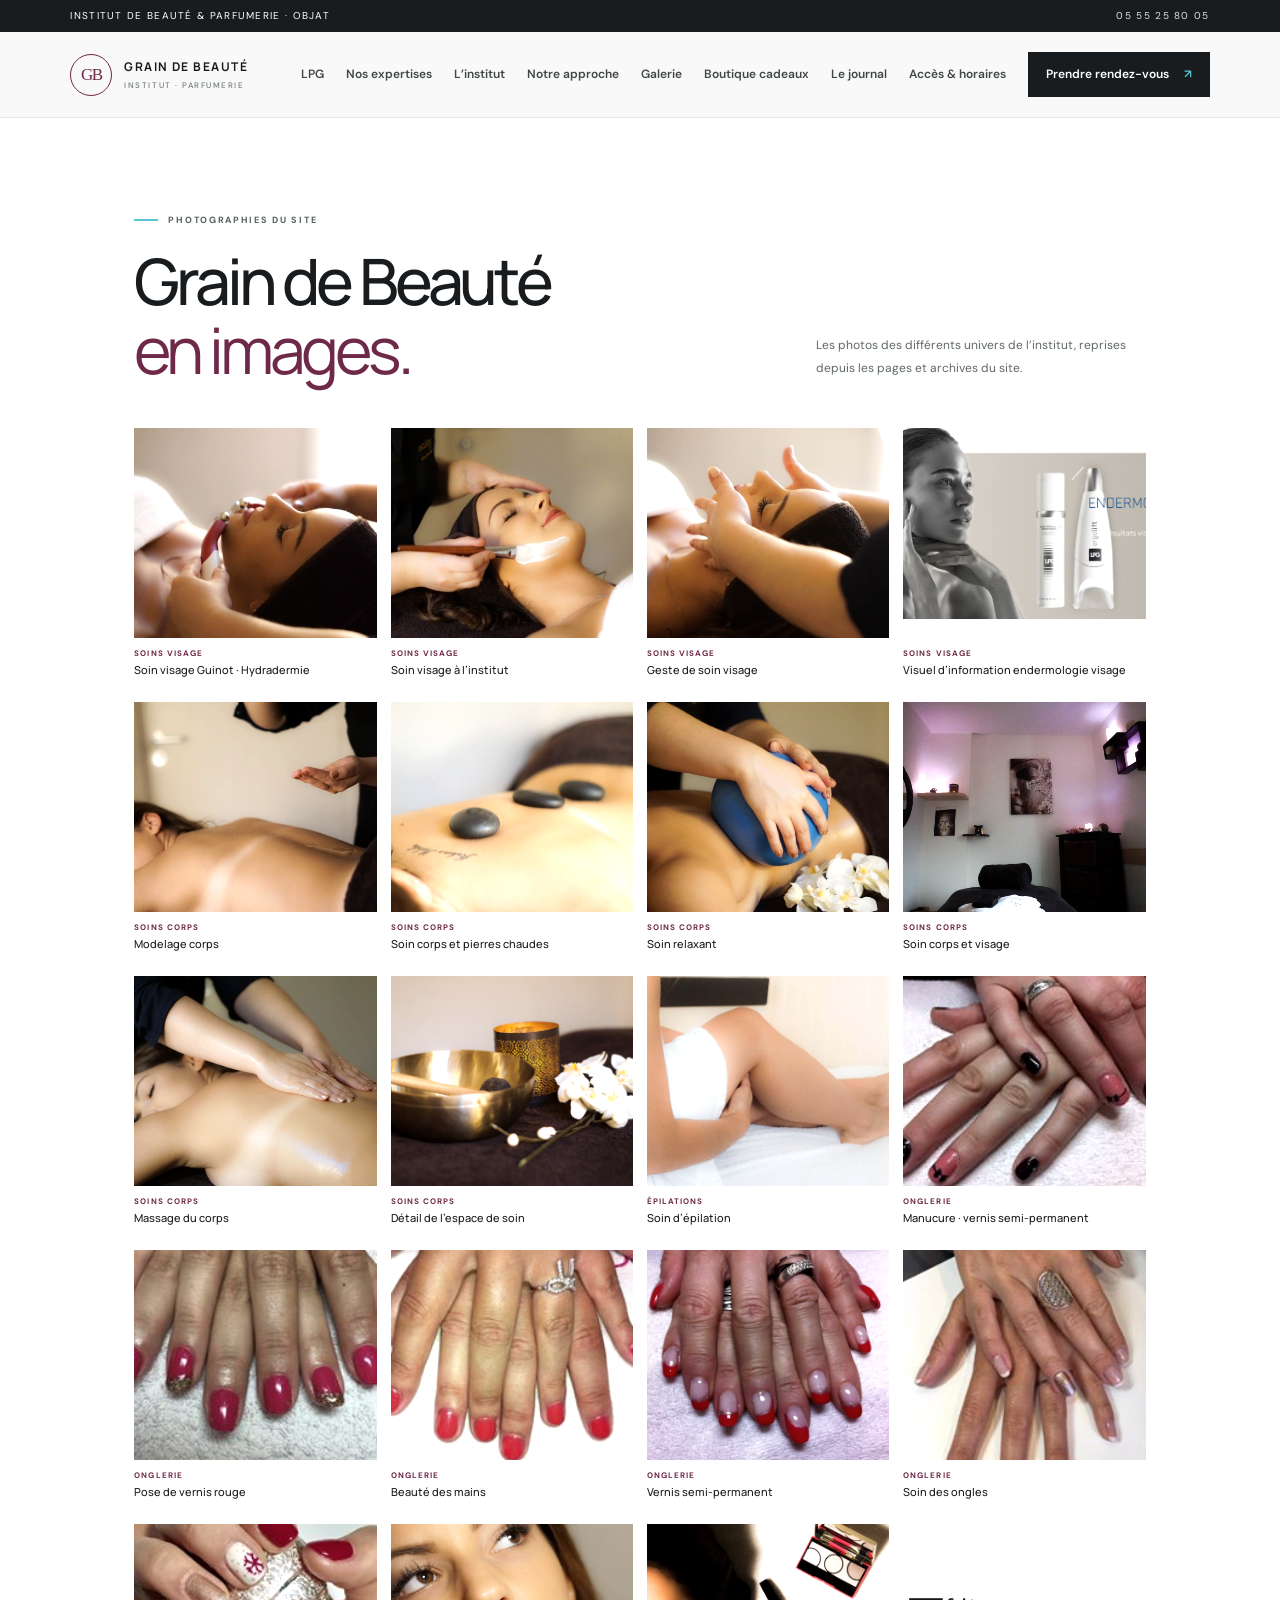
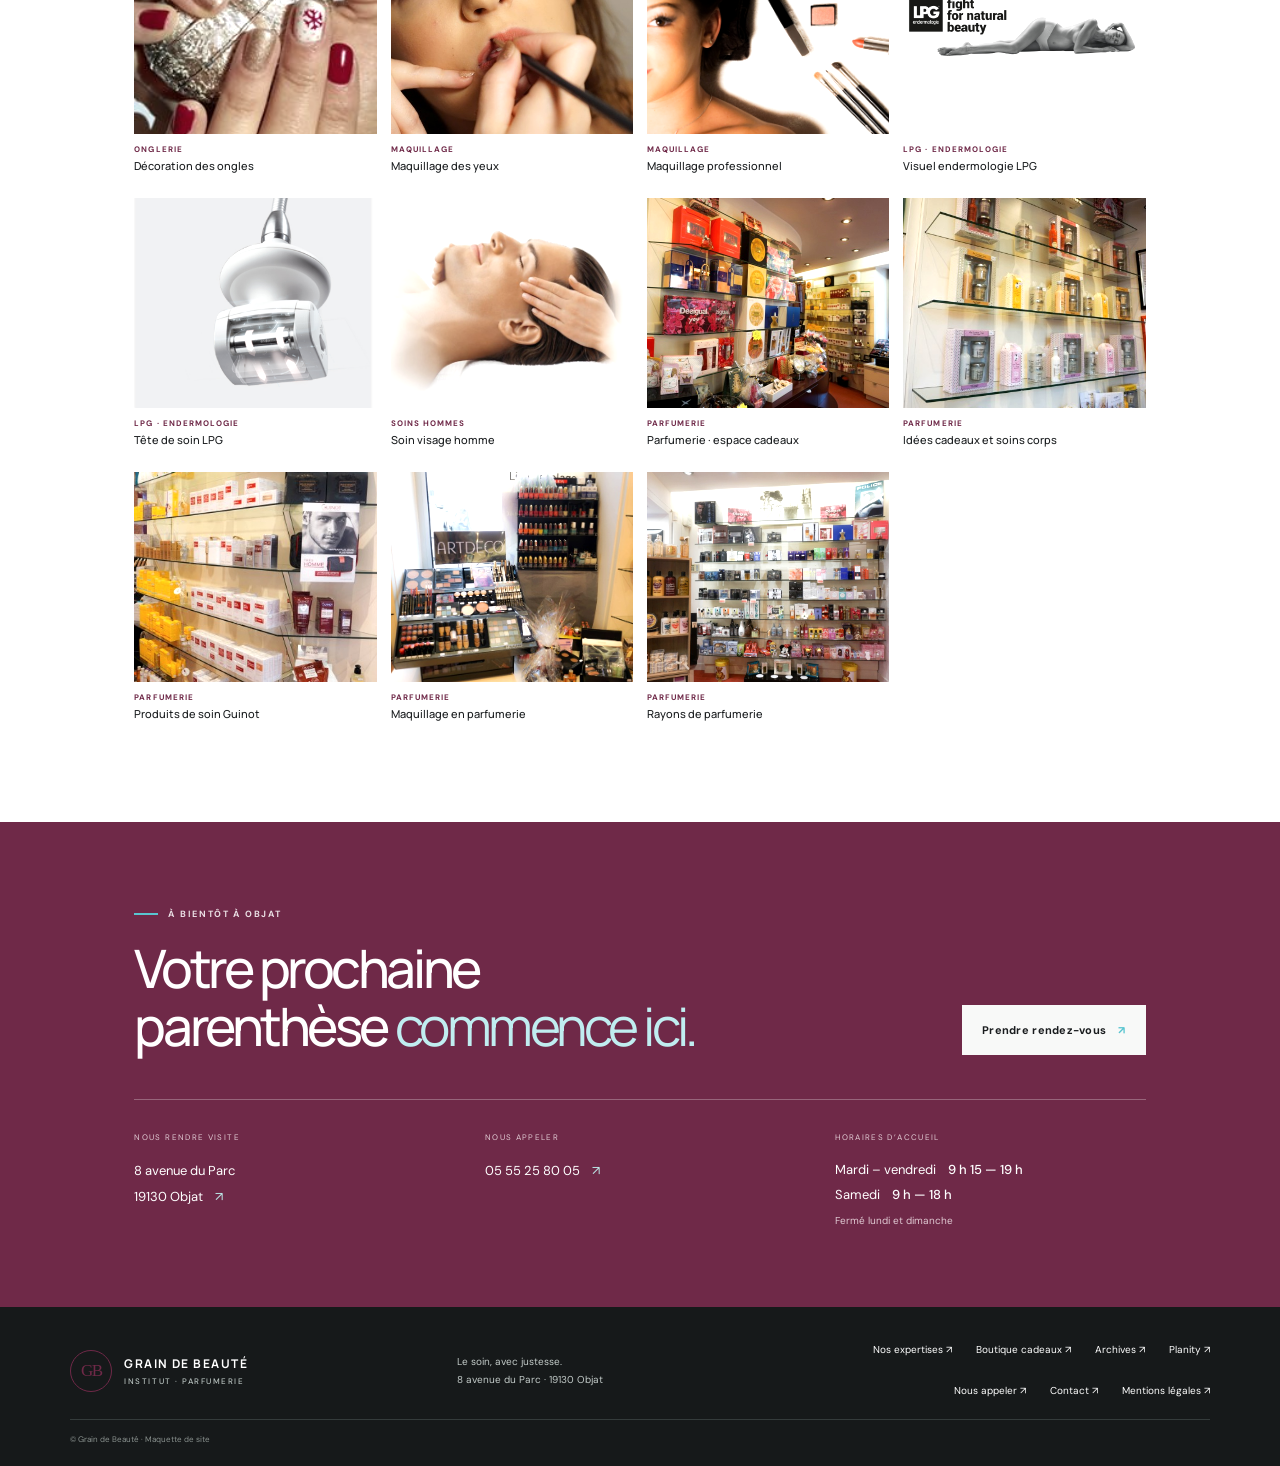
==== public/galerie.html @ 6caaaba1 "Fix gift card dots and section labels" ====
<!doctype html>
<html lang="fr">
<head>
  <meta charset="utf-8">
  <meta name="viewport" content="width=device-width, initial-scale=1">
  <meta name="theme-color" content="#191c1e">
  <meta name="description" content="Découvrez les photos des soins visage, soins corps, LPG, onglerie et parfumerie de Grain de Beauté à Objat.">
  <title>Galerie photos — Grain de Beauté à Objat</title>
  <link rel="preconnect" href="https://fonts.googleapis.com">
  <link rel="preconnect" href="https://fonts.gstatic.com" crossorigin>
  <link href="https://fonts.googleapis.com/css2?family=DM+Sans:wght@400;500;600;700&family=Manrope:wght@400;500;600;700;800&display=swap" rel="stylesheet">
  <link rel="stylesheet" href="style.css?v=20260930h">
</head>
<body>
  <div class="topline"><span>Institut de beauté & parfumerie · Objat</span><a href="tel:+33555258005">05 55 25 80 05</a></div>
  <header class="header">
    <a class="brand" href="index.html#accueil" aria-label="Grain de Beauté, accueil"><span class="brand-mark">GB</span><span>GRAIN DE BEAUTÉ<small>INSTITUT · PARFUMERIE</small></span></a>
    <button class="menu-toggle" aria-label="Ouvrir le menu" aria-expanded="false"><i></i><i></i></button>
    <nav class="nav"><a href="index.html#lpg">LPG</a><a href="index.html#expertises">Nos expertises</a><a href="index.html#institut">L’institut</a><a href="index.html#equipe">Notre approche</a><a href="galerie.html#galerie" aria-current="page">Galerie</a><a href="index.html#boutique">Boutique cadeaux</a><a href="index.html#journal">Le journal</a><a href="index.html#contact">Accès & horaires</a><a class="nav-cta" href="https://www.planity.com/grain-de-beaute-19130-objat" target="_blank" rel="noopener">Prendre rendez-vous <span>↗</span></a></nav>
  </header>
  <main>
    <section class="photo-gallery section-pad" id="galerie"><div class="section-heading"><div><div class="eyebrow"><span></span> PHOTOGRAPHIES DU SITE</div><h2>Grain de Beauté<br><em>en images.</em></h2></div><p>Les photos des différents univers de l’institut, reprises depuis les pages et archives du site.</p></div><div class="photo-grid"><figure class="gallery-item"><img src="assets/photos-site-source/0649062001539677801.jpg" alt="Soin visage Guinot · Hydradermie" loading="lazy"><figcaption><span>SOINS VISAGE</span>Soin visage Guinot · Hydradermie</figcaption></figure><figure class="gallery-item"><img src="assets/photos-site-source/0877494001539677673.jpg" alt="Soin visage à l’institut" loading="lazy"><figcaption><span>SOINS VISAGE</span>Soin visage à l’institut</figcaption></figure><figure class="gallery-item"><img src="assets/photos-site-source/0797630001539677753.jpg" alt="Geste de soin visage" loading="lazy"><figcaption><span>SOINS VISAGE</span>Geste de soin visage</figcaption></figure><figure class="gallery-item"><img src="assets/photos-site-source/Sans-titre-4.png" alt="Visuel d’information endermologie visage" loading="lazy"><figcaption><span>SOINS VISAGE</span>Visuel d’information endermologie visage</figcaption></figure><figure class="gallery-item"><img src="assets/photos-site-source/0959733001539679515.jpg" alt="Modelage corps" loading="lazy"><figcaption><span>SOINS CORPS</span>Modelage corps</figcaption></figure><figure class="gallery-item"><img src="assets/photos-site-source/0936919001539679889.jpg" alt="Soin corps et pierres chaudes" loading="lazy"><figcaption><span>SOINS CORPS</span>Soin corps et pierres chaudes</figcaption></figure><figure class="gallery-item"><img src="assets/photos-site-source/0342593001539679617.jpg" alt="Soin relaxant" loading="lazy"><figcaption><span>SOINS CORPS</span>Soin relaxant</figcaption></figure><figure class="gallery-item"><img src="assets/photos-site-source/0426968001539694422.jpg" alt="Soin corps et visage" loading="lazy"><figcaption><span>SOINS CORPS</span>Soin corps et visage</figcaption></figure><figure class="gallery-item"><img src="assets/photos-site-source/0550909001539679559.jpg" alt="Massage du corps" loading="lazy"><figcaption><span>SOINS CORPS</span>Massage du corps</figcaption></figure><figure class="gallery-item"><img src="assets/photos-site-source/DSC05896-scaled.jpg" alt="Détail de l’espace de soin" loading="lazy"><figcaption><span>SOINS CORPS</span>Détail de l’espace de soin</figcaption></figure><figure class="gallery-item"><img src="assets/photos-site-source/0838986001539687919.jpg" alt="Soin d’épilation" loading="lazy"><figcaption><span>ÉPILATIONS</span>Soin d’épilation</figcaption></figure><figure class="gallery-item"><img src="assets/photos-site-source/0748714001539266031.jpg" alt="Manucure · vernis semi-permanent" loading="lazy"><figcaption><span>ONGLERIE</span>Manucure · vernis semi-permanent</figcaption></figure><figure class="gallery-item"><img src="assets/photos-site-source/0709850001539265861.jpg" alt="Pose de vernis rouge" loading="lazy"><figcaption><span>ONGLERIE</span>Pose de vernis rouge</figcaption></figure><figure class="gallery-item"><img src="assets/photos-site-source/0553009001539265897.jpg" alt="Beauté des mains" loading="lazy"><figcaption><span>ONGLERIE</span>Beauté des mains</figcaption></figure><figure class="gallery-item"><img src="assets/photos-site-source/0379282001539266367.jpg" alt="Vernis semi-permanent" loading="lazy"><figcaption><span>ONGLERIE</span>Vernis semi-permanent</figcaption></figure><figure class="gallery-item"><img src="assets/photos-site-source/0574151001539265938.jpg" alt="Soin des ongles" loading="lazy"><figcaption><span>ONGLERIE</span>Soin des ongles</figcaption></figure><figure class="gallery-item"><img src="assets/photos-site-source/0398565001539265804.jpg" alt="Décoration des ongles" loading="lazy"><figcaption><span>ONGLERIE</span>Décoration des ongles</figcaption></figure><figure class="gallery-item"><img src="assets/photos-site-source/0935513001539680750.jpg" alt="Maquillage des yeux" loading="lazy"><figcaption><span>MAQUILLAGE</span>Maquillage des yeux</figcaption></figure><figure class="gallery-item"><img src="assets/photos-site-source/DSC06290-scaled.jpg" alt="Maquillage professionnel" loading="lazy"><figcaption><span>MAQUILLAGE</span>Maquillage professionnel</figcaption></figure><figure class="gallery-item gallery-lpg"><img src="assets/photos-site-source/LPG-endermologie-recadrage.png" alt="Soin LPG endermologie, appareil et modèle" loading="lazy"><figcaption><span>LPG · ENDERMOLOGIE</span>Visuel endermologie LPG</figcaption></figure><figure class="gallery-item"><img src="assets/photos-site-source/Sans-titre-10.png" alt="Tête de soin LPG" loading="lazy"><figcaption><span>LPG · ENDERMOLOGIE</span>Tête de soin LPG</figcaption></figure><figure class="gallery-item"><img src="assets/photos-site-source/homme.jpg" alt="Soin visage homme" loading="lazy"><figcaption><span>SOINS HOMMES</span>Soin visage homme</figcaption></figure><figure class="gallery-item"><img src="assets/photos-site-source/0691346001542719117.jpg" alt="Parfumerie · espace cadeaux" loading="lazy"><figcaption><span>PARFUMERIE</span>Parfumerie · espace cadeaux</figcaption></figure><figure class="gallery-item"><img src="assets/photos-site-source/0966929001542719148.jpg" alt="Idées cadeaux et soins corps" loading="lazy"><figcaption><span>PARFUMERIE</span>Idées cadeaux et soins corps</figcaption></figure><figure class="gallery-item"><img src="assets/photos-site-source/0065553001542719101.jpg" alt="Produits de soin Guinot" loading="lazy"><figcaption><span>PARFUMERIE</span>Produits de soin Guinot</figcaption></figure><figure class="gallery-item"><img src="assets/photos-site-source/0591618001542719054.jpg" alt="Maquillage en parfumerie" loading="lazy"><figcaption><span>PARFUMERIE</span>Maquillage en parfumerie</figcaption></figure><figure class="gallery-item"><img src="assets/photos-site-source/0686837001541509973.jpg" alt="Rayons de parfumerie" loading="lazy"><figcaption><span>PARFUMERIE</span>Rayons de parfumerie</figcaption></figure></div></section>
    <section class="contact section-pad" id="contact"><div class="contact-top"><div><div class="eyebrow light"><span></span> À BIENTÔT À OBJAT</div><h2>Votre prochaine<br>parenthèse <em>commence ici.</em></h2></div><a class="button button-light" href="https://www.planity.com/grain-de-beaute-19130-objat" target="_blank" rel="noopener">Prendre rendez-vous <span>↗</span></a></div><div class="contact-grid"><div><span class="contact-label">NOUS RENDRE VISITE</span><a href="https://maps.google.com/?q=8+Avenue+du+Parc+19130+Objat" target="_blank" rel="noopener">8 avenue du Parc<br>19130 Objat <span>↗</span></a></div><div><span class="contact-label">NOUS APPELER</span><a href="tel:+33555258005">05 55 25 80 05 <span>↗</span></a></div><div><span class="contact-label">HORAIRES D’ACCUEIL</span><p>Mardi – vendredi <b>9 h 15 — 19 h</b><br>Samedi <b>9 h — 18 h</b><br><small>Fermé lundi et dimanche</small></p></div></div></section>
  </main>
  <footer class="footer"><a class="brand footer-brand" href="index.html#accueil"><span class="brand-mark">GB</span><span>GRAIN DE BEAUTÉ<small>INSTITUT · PARFUMERIE</small></span></a><p>Le soin, avec justesse.<br>8 avenue du Parc · 19130 Objat</p><div class="footer-links"><a href="index.html#expertises">Nos expertises ↗</a><a href="index.html#boutique">Boutique cadeaux ↗</a><a href="index.html#journal">Archives ↗</a><a href="https://www.planity.com/grain-de-beaute-19130-objat" target="_blank" rel="noopener">Planity ↗</a><a href="tel:+33555258005">Nous appeler ↗</a><a href="https://www.grain-de-beaute-objat.fr/contact/" target="_blank" rel="noopener">Contact ↗</a><a href="https://www.grain-de-beaute-objat.fr/mentions-legales/" target="_blank" rel="noopener">Mentions légales ↗</a></div><small class="copyright">© Grain de Beauté · Maquette de site</small></footer>
  <a class="mobile-book" href="https://www.planity.com/grain-de-beaute-19130-objat" target="_blank" rel="noopener">Réserver sur Planity <span>↗</span></a>
  <script src="script.js"></script>
</body>
</html>
---- public/style.css ----
:root{--ink:#191c1e;--paper:#f8f9f8;--mist:#e8efee;--cyan:#59c5d0;--plum:#6f2948;--muted:#727a79;--line:#dce1df;--font:'DM Sans',Arial,sans-serif;--display:'Manrope','DM Sans',Arial,sans-serif}*{box-sizing:border-box}html{scroll-behavior:smooth;scroll-padding-top:92px}body{margin:0;background:var(--paper);color:var(--ink);font-family:var(--font);font-size:15px;line-height:1.65}a{color:inherit;text-decoration:none}img{display:block;max-width:100%}.topline{height:32px;padding:0 5.5%;display:flex;justify-content:space-between;align-items:center;background:var(--ink);color:#fff;font-size:10px;letter-spacing:.13em;text-transform:uppercase}.topline a{color:#d6e6e5}.header{height:86px;padding:0 5.5%;display:flex;justify-content:space-between;align-items:center;background:var(--paper);position:sticky;top:0;z-index:20;border-bottom:1px solid rgba(25,28,30,.08)}.brand{display:flex;gap:12px;align-items:center;font:700 12px var(--display);letter-spacing:.12em;line-height:1.35}.brand small{display:block;font:500 8px var(--font);letter-spacing:.19em;margin-top:4px;color:var(--muted)}.brand-mark{width:42px;height:42px;border:1px solid var(--plum);border-radius:50%;display:grid;place-items:center;color:var(--plum);font:400 17px Georgia,serif;letter-spacing:-.08em}.nav{display:flex;align-items:center;gap:22px;font-size:12px;font-weight:600}.nav>a:not(.nav-cta){color:#414648}.nav>a:not(.nav-cta):hover,.text-link:hover{color:var(--plum)}.nav-cta{background:var(--ink);color:#fff;padding:13px 18px}.nav-cta span,.button span{margin-left:12px;color:var(--cyan)}.menu-toggle{display:none;background:none;border:0}.hero{position:relative;height:min(700px,calc(100vh - 118px));min-height:570px;overflow:hidden;color:white;background:#202526}.hero-image,.hero-shade{position:absolute;inset:0;width:100%;height:100%;object-fit:cover}.hero-image{object-position:center 44%;filter:saturate(.78)}.hero-shade{background:linear-gradient(90deg,rgba(13,18,19,.73) 0%,rgba(13,18,19,.43) 43%,rgba(13,18,19,.05) 100%),linear-gradient(0deg,rgba(13,18,19,.44),transparent 20%)}.hero-content{position:absolute;top:50%;left:11%;transform:translateY(-49%);max-width:590px}.eyebrow{font-size:9px;letter-spacing:.19em;font-weight:700;display:flex;align-items:center;gap:10px;color:#545e5c}.eyebrow>span{width:24px;height:2px;background:var(--cyan);display:inline-block}.eyebrow.light{color:#e5ecea}.hero h1{font:500 clamp(58px,7.1vw,102px)/.99 var(--display);letter-spacing:-.075em;margin:26px 0 23px}.hero h1 em,.intro h2 em,.section-heading h2 em,.feature-copy h2 em,.price-head h2 em,.lpg-copy h2 em,.split-info h2 em,.bridal h2 em,.team-copy h2 em,.contact h2 em{font-weight:400;font-style:normal;color:var(--plum)}.hero h1 em{color:#aee7e9}.hero-copy{max-width:430px;color:rgba(255,255,255,.83);font-size:15px}.hero-actions{display:flex;gap:27px;align-items:center;margin-top:31px}.button{display:inline-flex;align-items:center;justify-content:center;padding:16px 20px;font-size:11px;font-weight:700;letter-spacing:.025em;transition:transform .2s,background .2s}.button:hover{transform:translateY(-2px)}.button-light{background:var(--paper);color:var(--ink)}.button-dark{background:var(--ink);color:white}.text-link{font-size:11px;font-weight:700;border-bottom:1px solid currentColor;padding-bottom:6px;display:inline-flex;align-items:center;gap:14px}.text-link span{font-size:14px}.light-link{color:white}.hero-stamp{position:absolute;right:7.5%;bottom:15%;height:140px;width:140px;border:1px solid rgba(255,255,255,.6);border-radius:50%;display:flex;flex-direction:column;align-items:center;justify-content:center;font-size:8px;letter-spacing:.13em;text-transform:uppercase;text-align:center}.hero-stamp strong{font:500 26px var(--display);letter-spacing:-.05em;text-transform:none;margin:4px}.hero-bottom{position:absolute;left:5.5%;right:5.5%;bottom:22px;display:flex;justify-content:space-between;font-size:9px;letter-spacing:.16em;color:rgba(255,255,255,.7)}.section-pad{padding:110px 10.5%}.intro{background:var(--paper)}.intro-grid{display:grid;grid-template-columns:1.1fr .9fr;gap:9%;align-items:end;margin-top:35px}.intro h2,.section-heading h2,.feature-copy h2,.price-head h2,.lpg-copy h2,.split-info h2,.bridal h2,.team-copy h2,.contact h2{font:500 clamp(38px,5vw,65px)/1.08 var(--display);letter-spacing:-.065em;margin:0}.intro-text p,.feature-copy p,.team-copy p{font-size:13px;color:#596260;line-height:1.9;margin:0 0 16px}.intro-text .text-link{margin-top:12px}.intro-stats{margin-top:75px;border-top:1px solid var(--line);display:grid;grid-template-columns:repeat(3,1fr)}.intro-stats>div{display:flex;gap:16px;align-items:center;padding:22px 0;border-bottom:1px solid var(--line)}.intro-stats strong{font:500 25px var(--display);color:var(--plum)}.intro-stats span{font-size:11px;color:#58615e}.services{background:#eef2f1}.section-heading,.price-head{display:flex;align-items:end;justify-content:space-between;gap:50px;margin-bottom:44px}.section-heading h2,.price-head h2{margin-top:18px}.section-heading>p,.price-head>p{max-width:330px;color:#606967;font-size:12px;margin:0 0 4px;line-height:1.9}.service-grid{display:grid;grid-template-columns:repeat(4,1fr);gap:30px 16px}.service-card{min-width:0}.service-img,.service-color{height:270px;position:relative;overflow:hidden}.service-img img{width:100%;height:100%;object-fit:cover;transition:transform .5s}.service-card:hover .service-img img{transform:scale(1.04)}.card-num{position:absolute;left:15px;top:14px;color:#fff;font-size:9px;letter-spacing:.1em;text-shadow:0 1px 8px #222}.service-color{display:flex;align-items:center;justify-content:center}.line-art{font:500 95px/.9 var(--display);letter-spacing:-.1em;opacity:.7}.card-tag{position:absolute;left:17px;bottom:16px;font-size:8px;font-weight:700;letter-spacing:.14em}.color-mist{background:#d8e3e1;color:#56615e}.color-dark{background:#363e3e;color:#bccbca}.color-plum{background:#6f2948;color:#efdfe5}.color-cyan{background:#a3dce0;color:#304548}.color-olive{background:#bbc7b3;color:#485348}.color-sand{background:#d9d2c7;color:#5e554a}.color-pink{background:#e5d3d6;color:#634a51}.service-meta{display:flex;justify-content:space-between;align-items:center;padding:13px 0 0;border-bottom:1px solid #ccd4d1;padding-bottom:13px}.service-meta h3{font:600 16px var(--display);margin:0 0 2px;letter-spacing:-.04em}.service-meta p{margin:0;color:#69716f;font-size:9px}.arrow{border:1px solid #bfc8c5;border-radius:50%;width:28px;height:28px;display:grid;place-items:center;font-size:11px;transition:all .2s}.service-card:hover .arrow{background:var(--ink);color:white}.feature{display:grid;grid-template-columns:1fr .83fr;gap:10%;align-items:center}.feature-image{height:500px;position:relative}.feature-image img{width:100%;height:100%;object-fit:cover;object-position:45% center}.image-caption{position:absolute;bottom:19px;left:20px;color:white;font-size:8px;letter-spacing:.16em}.feature-copy h2{margin:21px 0}.feature-copy p{margin-bottom:15px}.feature-copy .button{margin-top:13px}.price-section{background:white;padding-top:95px;padding-bottom:95px}.price-list{border-top:1px solid var(--line);margin-bottom:25px}.price-row{display:grid;grid-template-columns:1fr 100px 72px;gap:22px;align-items:center;padding:20px 0;border-bottom:1px solid var(--line)}.price-name{display:flex;align-items:center;gap:22px}.price-name>span{font-size:9px;color:#969e9b}.price-name h3{font:600 14px var(--display);margin:0 0 2px}.price-name p{margin:0;color:#737c79;font-size:10px}.duration{font-size:10px;color:#727a79}.price-row>strong{font:600 15px var(--display);text-align:right}.price-section>.text-link{margin-top:4px}.lpg-band{display:grid;grid-template-columns:1fr 1fr;background:var(--ink);color:white;min-height:570px}.lpg-copy{padding:90px 12% 90px 20%;align-self:center}.lpg-kicker{font-size:10px;letter-spacing:.17em;color:var(--cyan);margin:36px 0 12px}.lpg-copy h2{font-size:52px}.lpg-copy h2 em{color:var(--cyan)}.lpg-copy>p:not(.lpg-kicker){font-size:12px;line-height:1.9;color:#c4ccca;max-width:410px;margin:20px 0}.lpg-copy ul{list-style:none;padding:0;margin:20px 0 28px;color:#dce3e1;font-size:11px}.lpg-copy li{padding:8px 0;border-bottom:1px solid #41494a}.lpg-copy li:before{content:'+';color:var(--cyan);margin-right:12px}.lpg-art{position:relative;overflow:hidden;background:#282f30;min-height:0;height:auto;aspect-ratio:3.52/1;align-self:center;display:grid;place-items:center}.circle{position:absolute;border:1px solid rgba(89,197,208,.46);border-radius:50%;aspect-ratio:1}.circle-one{width:60%;}.circle-two{width:42%;border-color:rgba(255,255,255,.44)}.lpg-label{font:500 27px/1.1 var(--display);letter-spacing:-.06em;z-index:1;text-align:center}.lpg-index{position:absolute;right:7%;bottom:7%;font-size:9px;letter-spacing:.15em;color:#a5cfce}.split-info{display:grid;grid-template-columns:1fr 1fr;padding-top:0;padding-bottom:0}.split-info article{padding:90px 13% 90px 0;border-bottom:1px solid var(--line)}.split-info article+article{border-left:1px solid var(--line);padding-left:13%;padding-right:0}.small-index{font-size:9px;font-weight:700;letter-spacing:.17em;color:#737d79}.split-info h2{font-size:42px;margin:23px 0 16px}.split-info p{color:#5e6764;font-size:12px;line-height:1.9;max-width:360px;margin-bottom:24px}.details{padding-top:35px;padding-bottom:105px;display:grid;grid-template-columns:1fr 1fr;column-gap:8%;row-gap:0}.detail{display:grid;grid-template-columns:36px 1fr 28px;gap:13px;align-items:start;padding:24px 0;border-bottom:1px solid var(--line)}.detail-index{font-size:9px;color:var(--plum);padding-top:5px}.detail h3{margin:0;font:600 15px var(--display)}.detail p{font-size:10px;color:#6e7774;margin:5px 0 0}.detail>a{width:27px;height:27px;border:1px solid var(--line);display:grid;place-items:center;border-radius:50%}.bridal{background:#283031;color:white;display:flex;justify-content:space-between;gap:50px;align-items:center;padding-top:85px;padding-bottom:85px}.bridal h2{font-size:52px;margin:20px 0}.bridal h2 em{color:var(--cyan)}.bridal-note>p{max-width:380px;color:#c7d0ce;font-size:12px;line-height:1.9;margin-bottom:24px}.bridal-price{width:36%;padding:30px 0;border-top:1px solid #64706e;border-bottom:1px solid #64706e;display:flex;flex-direction:column;gap:13px}.bridal-price span{font-size:9px;letter-spacing:.12em;color:#c8d1cf}.bridal-price strong{font:500 40px var(--display)}.bridal-price small{color:#c8d1cf;font-size:10px}.team{display:grid;grid-template-columns:.9fr 1fr;gap:12%;align-items:center}.team-image{height:460px;overflow:hidden}.team-image img{width:100%;height:100%;object-fit:cover}.team-copy h2{margin:20px 0}.team-copy p{font-size:12px}.team-copy .button{margin-top:13px}.contact{background:var(--plum);color:white;padding-top:85px;padding-bottom:75px}.contact .eyebrow{color:#eadfe4}.contact h2{font-size:53px;margin-top:19px}.contact h2 em{color:#c0edf0}.contact-top{display:flex;justify-content:space-between;align-items:end;border-bottom:1px solid rgba(255,255,255,.28);padding-bottom:44px}.contact-grid{display:grid;grid-template-columns:1fr 1fr 1fr;gap:40px;padding-top:31px}.contact-label{display:block;font-size:8px;letter-spacing:.17em;color:#e1cbd4;margin-bottom:14px}.contact-grid a,.contact-grid p{font-size:13px;line-height:1.9;color:white;margin:0}.contact-grid a span{color:#bde8e8;margin-left:9px}.contact-grid b{font-weight:500;margin-left:9px}.contact-grid small{font-size:10px;color:#e1cbd4}.footer{padding:35px 5.5% 20px;background:#16191a;color:white;display:grid;grid-template-columns:1fr 1fr 1fr;align-items:center;gap:20px}.footer-brand small{color:#b9c3c0}.footer>p{font-size:10px;color:#c4ccca;line-height:1.8}.footer-links{display:flex;gap:24px;justify-content:end;font-size:10px}.copyright{grid-column:1/-1;color:#89918e;font-size:8px;border-top:1px solid #343b3b;padding-top:13px}.mobile-book{display:none}
@media(max-width:1050px){.nav{gap:17px}.section-pad{padding-left:7%;padding-right:7%}.service-grid{grid-template-columns:repeat(2,1fr)}.service-img,.service-color{height:310px}.lpg-copy{padding-left:14%;padding-right:10%}.feature{gap:7%}}
@media(max-width:930px){html{scroll-padding-top:72px}.topline{padding:0 5%;font-size:8px}.header{height:72px;padding:0 5%}.brand{font-size:10px}.brand-mark{width:36px;height:36px}.menu-toggle{display:flex;flex-direction:column;gap:5px;padding:10px}.menu-toggle i{width:22px;height:1px;background:var(--ink);display:block}.nav{display:none;position:absolute;top:72px;left:0;right:0;background:var(--paper);padding:20px 6% 25px;align-items:stretch;flex-direction:column;gap:0;border-bottom:1px solid var(--line)}.nav.open{display:flex}.nav>a:not(.nav-cta){padding:13px 0;border-bottom:1px solid var(--line)}.nav-cta{margin-top:16px;text-align:center}.hero{height:calc(90svh - 104px);min-height:570px;max-height:760px}.hero-image{object-position:55% center}.hero-shade{background:linear-gradient(90deg,rgba(13,18,19,.67),rgba(13,18,19,.12)),linear-gradient(0deg,rgba(13,18,19,.5),transparent 35%)}.hero-content{left:7%;right:7%;top:45%}.hero h1{font-size:clamp(56px,14vw,82px)}.hero-copy{font-size:13px;max-width:330px}.hero-actions{align-items:flex-start;flex-direction:column;gap:18px}.hero-stamp{width:105px;height:105px;right:7%;bottom:12%;font-size:7px}.hero-stamp strong{font-size:21px}.hero-bottom{left:7%;right:7%;font-size:7px}.section-pad{padding:75px 7%}.intro-grid{grid-template-columns:1fr;gap:22px;margin-top:26px}.intro h2,.section-heading h2,.feature-copy h2,.price-head h2,.team-copy h2{font-size:44px}.intro-text p{font-size:12px}.intro-stats{margin-top:43px;grid-template-columns:1fr}.intro-stats>div{padding:12px 0}.section-heading,.price-head{align-items:start;flex-direction:column;gap:16px;margin-bottom:30px}.section-heading>p,.price-head>p{max-width:100%}.service-grid{gap:24px 12px}.service-img,.service-color{height:clamp(155px,49vw,255px)}.line-art{font-size:70px}.card-tag{font-size:6px;left:10px;bottom:10px}.card-num{left:10px;top:10px}.service-meta{align-items:start}.service-meta h3{font-size:13px}.service-meta p{font-size:8px;max-width:150px}.arrow{width:24px;height:24px;flex:0 0 24px}.feature{grid-template-columns:1fr;gap:31px}.feature-image{height:360px}.feature-copy h2{margin:17px 0}.feature-copy p{font-size:12px}.price-section{padding-top:70px;padding-bottom:70px}.price-row{grid-template-columns:1fr 54px;gap:6px 10px;padding:16px 0}.price-name{gap:12px;grid-column:1/-1}.price-name h3{font-size:13px}.price-name p{font-size:9px}.duration{grid-column:1;font-size:9px;margin-left:27px}.price-row>strong{grid-column:2;grid-row:2;font-size:14px}.lpg-band{grid-template-columns:1fr}.lpg-copy{padding:70px 8%}.lpg-copy h2{font-size:44px}.lpg-art{order:-1;align-self:center;aspect-ratio:3.52/1;background:#f8f9f8}.lpg-art .lpg-photo{object-fit:contain;object-position:center;background:#f8f9f8}.lpg-photo-shade,.lpg-art .lpg-label,.lpg-art .lpg-index{display:none}.circle-one{width:52%}.circle-two{width:36%}.split-info{grid-template-columns:1fr;padding-top:0;padding-bottom:0}.split-info article{padding:55px 0}.split-info article+article{border-left:0;padding:55px 0}.split-info h2{font-size:38px}.details{padding-top:15px;padding-bottom:70px;grid-template-columns:1fr}.detail{padding:19px 0}.bridal{align-items:stretch;flex-direction:column;padding-top:65px;padding-bottom:65px;gap:35px}.bridal h2{font-size:45px}.bridal-price{width:100%}.team{grid-template-columns:1fr;gap:30px}.team-image{height:330px}.contact{padding-top:65px;padding-bottom:55px}.contact-top{align-items:start;flex-direction:column;gap:27px;padding-bottom:30px}.contact h2{font-size:42px}.contact-grid{grid-template-columns:1fr 1fr;gap:28px 15px}.contact-grid>div:last-child{grid-column:1/-1}.footer{grid-template-columns:1fr 1fr;padding:28px 7% 85px}.footer>p{grid-column:1/-1;grid-row:2}.footer-links{grid-column:1/-1;grid-row:3;justify-content:start}.copyright{grid-row:4}.mobile-book{position:fixed;z-index:30;bottom:0;left:0;right:0;display:flex;justify-content:space-between;align-items:center;background:var(--ink);color:white;padding:14px 7%;font-size:11px;font-weight:700;box-shadow:0 -5px 18px #191c1e20}.mobile-book span{color:var(--cyan)}}
@media(prefers-reduced-motion:reduce){html{scroll-behavior:auto}*,*:before,*:after{transition:none!important}}
.service-menus{background:#f1f3f2;padding-top:80px;padding-bottom:100px}.menu-accordion{border-top:1px solid #cdd5d2}.menu-accordion:last-of-type{border-bottom:1px solid #cdd5d2}.menu-accordion summary{list-style:none;display:grid;grid-template-columns:55px 1fr 30px;gap:10px;align-items:center;padding:19px 4px;cursor:pointer}.menu-accordion summary::-webkit-details-marker{display:none}.menu-accordion summary>span:first-child{font-size:9px;color:var(--plum)}.menu-accordion summary strong{font:600 16px var(--display);letter-spacing:-.03em}.menu-accordion summary>span:last-child{display:grid;place-items:center;width:26px;height:26px;border:1px solid #c5cecb;border-radius:50%;font-size:14px;transition:transform .2s}.menu-accordion[open] summary>span:last-child{transform:rotate(45deg)}.menu-content{padding:0 45px 26px 69px}.menu-content>p{font-size:11px;color:#646e6b;max-width:650px;margin:0 0 17px}.menu-items{display:grid;grid-template-columns:1fr 1fr;column-gap:7%;border-top:1px solid #d9dfdd}.menu-items>div{display:flex;justify-content:space-between;gap:14px;padding:12px 0;border-bottom:1px solid #d9dfdd;font-size:10px}.menu-items b{font-weight:600}.menu-items small{color:#68716e;text-align:right;font-size:9px}.menu-note{padding:17px 4px;font-size:9px;color:#727b78}.menu-note a{font-weight:700;color:var(--plum);margin-left:7px}.menu-small{font-size:10px!important;margin-top:15px!important}.journal{background:#fff}.journal-grid{display:grid;grid-template-columns:1fr 1fr;gap:9%;margin-top:30px}.journal-grid>div{border-top:1px solid var(--line);padding-top:22px}.journal-grid h2{font:500 43px/1.05 var(--display);letter-spacing:-.06em;margin:18px 0}.journal-grid h2 em{font-weight:400;color:var(--plum);font-style:normal}.journal-grid p{max-width:380px;color:#65706c;font-size:11px;line-height:1.9;margin-bottom:20px}
@media(max-width:760px){.service-menus{padding-top:65px;padding-bottom:70px}.menu-accordion summary{grid-template-columns:34px 1fr 28px;padding:16px 1px;gap:8px}.menu-accordion summary strong{font-size:13px}.menu-content{padding:0 0 20px 42px}.menu-items{grid-template-columns:1fr}.menu-items>div{padding:10px 0;font-size:9px}.menu-items small{font-size:8px}.menu-note{line-height:1.8}.journal-grid{grid-template-columns:1fr;gap:34px}.journal-grid h2{font-size:38px}}
.gift-shop{background:#eef2f1;padding-top:95px;padding-bottom:95px}.gift-grid{display:grid;grid-template-columns:repeat(3,1fr);gap:12px}.gift-card{position:relative;min-height:165px;padding:18px 20px;background:var(--paper);border:1px solid #e2e7e4;display:flex;flex-direction:column;align-items:flex-start;transition:transform .2s,border-color .2s}.gift-card:hover{transform:translateY(-3px);border-color:var(--cyan)}.gift-icon{width:32px;height:32px;border:1px solid var(--plum);border-radius:50%;display:grid;place-items:center;color:var(--plum);font:400 12px Georgia,serif}.gift-icon span{display:none}.gift-name{margin:12px 0 3px;font:600 12px var(--display);line-height:1.4;max-width:90%}.gift-card strong{font:600 14px var(--display);color:var(--plum)}.gift-card small{position:absolute;right:16px;bottom:18px;font-size:8px;font-weight:700;color:#65706c}.gift-disclaimer{font-size:9px;color:#67716e;margin:18px 0 0}.footer-links{flex-wrap:wrap}@media(max-width:930px){.gift-shop{padding-top:70px;padding-bottom:70px}.gift-grid{grid-template-columns:repeat(2,1fr);gap:9px}.gift-card{min-height:150px;padding:14px}.gift-name{font-size:10px}.gift-card small{font-size:7px;right:12px;bottom:13px}}@media(max-width:460px){.gift-grid{grid-template-columns:1fr 1fr}.gift-card{min-height:145px}}
/* Photographies issues des pages de prestations */
.service-img:after{content:"";position:absolute;inset:45% 0 0;background:linear-gradient(0deg,rgba(16,21,21,.54),transparent);pointer-events:none}.service-img .card-tag{z-index:1;color:white;text-shadow:0 1px 6px rgba(0,0,0,.3)}
.photo-gallery{background:#fff;padding-top:95px;padding-bottom:100px}.photo-grid{display:grid;grid-template-columns:repeat(4,minmax(0,1fr));gap:24px 14px}.gallery-item{margin:0;min-width:0}.gallery-item img{width:100%;height:210px;object-fit:cover;background:#edf0ee}.gallery-item figcaption{padding:10px 0 0;font:500 11px var(--display);line-height:1.45}.gallery-item figcaption span{display:block;margin-bottom:4px;font:700 8px var(--font);letter-spacing:.13em;color:var(--plum)}.journal-image{width:100%;height:220px;object-fit:cover;margin-bottom:18px;background:#edf0ee}.lpg-art .lpg-photo,.lpg-photo-shade{position:absolute;inset:0;width:100%;height:100%}.lpg-art .lpg-photo{object-fit:cover;filter:saturate(.8)}.lpg-photo-shade{background:linear-gradient(0deg,rgba(17,22,23,.65),rgba(17,22,23,.04) 72%);z-index:0}.lpg-art .lpg-label,.lpg-art .lpg-index{position:absolute}.lpg-art .lpg-label{left:9%;bottom:12%;text-align:left;font-size:clamp(23px,3vw,38px);text-shadow:0 2px 14px rgba(0,0,0,.35)}.lpg-art .lpg-index{z-index:1}
.gift-card{min-height:0;padding:0 0 17px;overflow:hidden}.gift-image{width:100%;height:150px;object-fit:cover;background:#e9edeb}.gift-name{margin:12px 16px 4px;max-width:calc(100% - 30px);min-height:32px}.gift-card strong{margin-left:16px}.gift-card small{right:16px;bottom:19px}.gift-card:after{content:"";position:absolute;left:16px;bottom:20px;width:7px;height:7px;background:var(--cyan);border-radius:50%}
@media(max-width:1050px){.photo-grid{grid-template-columns:repeat(3,minmax(0,1fr))}.gallery-item img{height:190px}.gift-grid{grid-template-columns:repeat(3,1fr)}}
@media(max-width:930px){.photo-gallery{padding-top:70px;padding-bottom:70px}.photo-grid{grid-template-columns:repeat(2,minmax(0,1fr));gap:18px 11px}.gallery-item img{height:clamp(150px,32vw,250px)}.journal-image{height:190px}.gift-grid{grid-template-columns:repeat(2,1fr)}.gift-image{height:clamp(105px,23vw,165px)}.gift-card{padding-bottom:16px}.gift-name{margin:10px 12px 3px;min-height:36px}.gift-card strong{margin-left:12px}.gift-card small{right:12px;bottom:14px}.gift-card:after{left:12px;bottom:16px}}
/* Étalonnage commun des photos : peau et produits plus naturels, contraste doux. */
.hero-image{filter:saturate(.9) contrast(1.04) brightness(1.03)}
.service-img img,.feature-image img,.gallery-item img,.gift-image{filter:saturate(.88) contrast(1.025) brightness(1.05)}
.lpg-art .lpg-photo{filter:saturate(.9) contrast(1.04) brightness(1.03)}
/* Corrections locales pour compenser les écarts d’exposition des originaux. */
img[src*="0709850001539265861"],img[src*="0748714001539266031"],img[src*="0379282001539266367"],img[src*="0553009001539265897"],img[src*="0398565001539265804"]{filter:saturate(.72) contrast(1.03) brightness(1.04)}
img[src*="0959733001539679515"],img[src*="0936919001539679889"],img[src*="0342593001539679617"],img[src*="0550909001539679559"],img[src*="DSC05896"]{filter:saturate(.8) contrast(1.025) brightness(1.07)}
img[src*="0691346001542719117"],img[src*="0966929001542719148"],img[src*="0065553001542719101"],img[src*="0686837001541509973"],img[src*="0591618001542719054"]{filter:saturate(.88) contrast(1.04) brightness(1.09)}
img[src*="DSC05603-scaled"],img[src*="CABINE.jpg"],img[src*="DSC05607"],img[src*="0218926001539694371"],img[src*="0426968001539694422"]{filter:saturate(.82) contrast(1.025) brightness(1.15)}

/* LPG mis en avant et tarifs lisibles */
.lpg-prices{display:grid;grid-template-columns:repeat(2,minmax(0,1fr));gap:7px;margin:20px 0 12px;max-width:500px}.lpg-prices>div{display:flex;align-items:center;justify-content:space-between;gap:8px;padding:10px 11px;background:#242a2b;border-left:2px solid var(--cyan)}.lpg-prices span{font-size:9px;line-height:1.45;color:#e0e7e5}.lpg-prices strong{flex:0 0 auto;color:var(--cyan);font:600 14px var(--display)}.lpg-copy>p.lpg-price-note{max-width:500px;margin:8px 0 18px;font-size:10px;line-height:1.65;color:#bac5c2}.lpg-card .service-img{background:#edf0ee}.lpg-card .service-img img{object-fit:cover}
@media(max-width:930px){.nav{gap:0}.lpg-prices{gap:6px}.lpg-prices>div{padding:9px 8px}.lpg-prices span{font-size:8px}.lpg-prices strong{font-size:12px}}

@media(max-width:600px){.lpg-prices{grid-template-columns:1fr}.lpg-prices span{font-size:10px}.lpg-prices strong{font-size:14px}}

.gallery-invitation{text-align:right;margin:30px 0 0}

.gallery-item.gallery-lpg img{object-fit:contain;background:#f8f9f8}

.lpg-photo-shade,.lpg-art .lpg-label,.lpg-art .lpg-index{display:none}

/* Retire le point décoratif qui se superposait aux prix des cartes cadeaux. */
.gift-card:after{display:none}
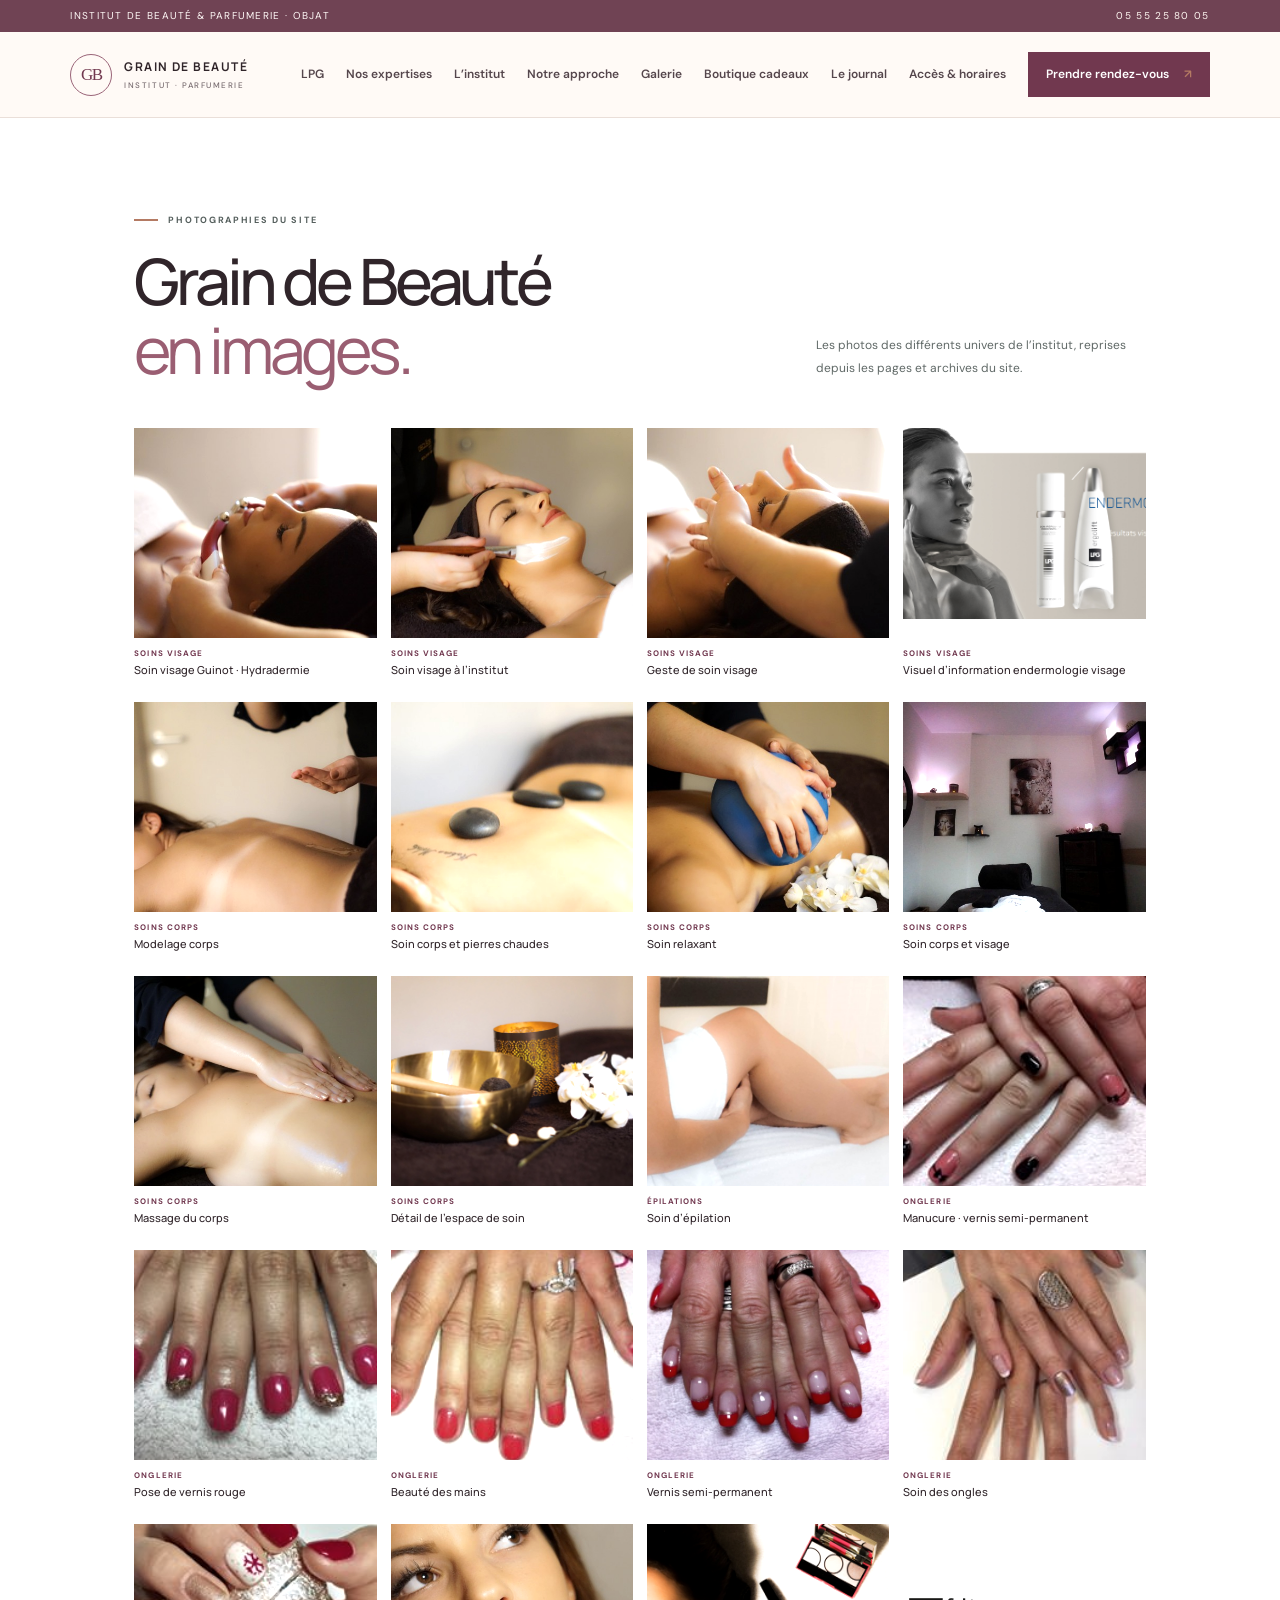
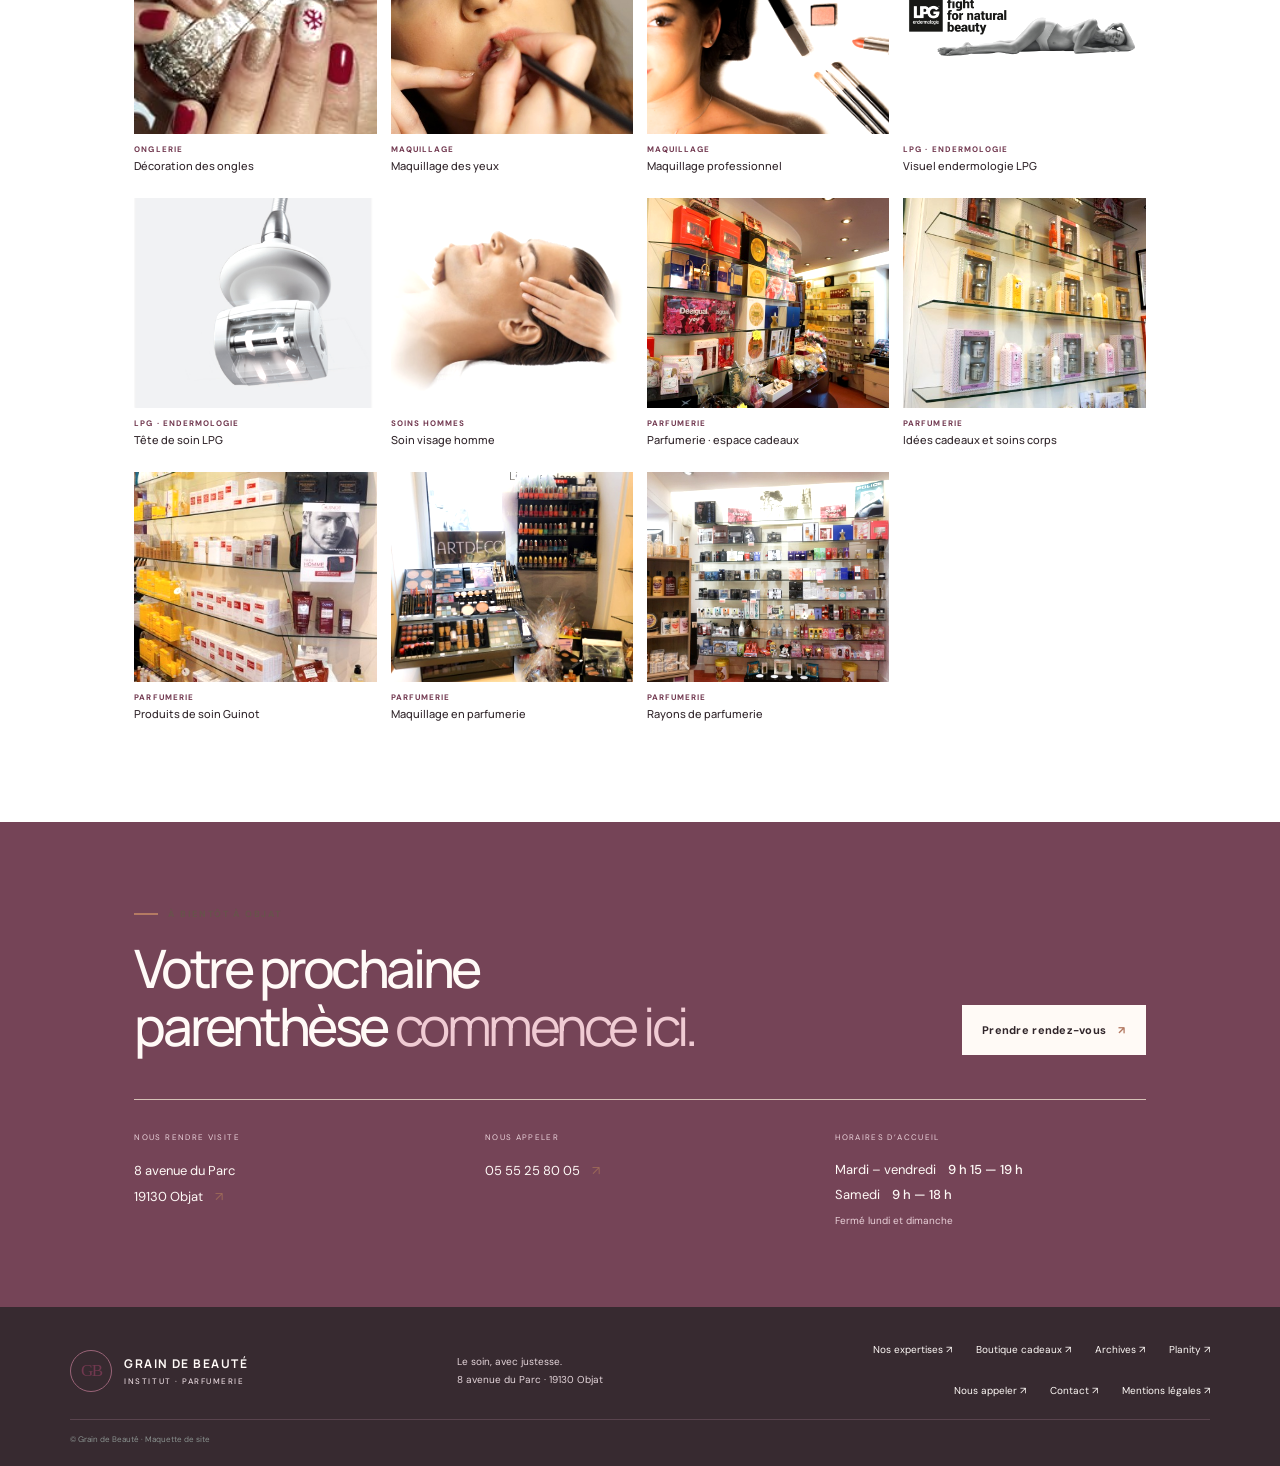
==== commit a4c2bbf3: "Retouch Grain de Beauté visual style" ====
--- a/public/galerie.html
+++ b/public/galerie.html
@@ -9,7 +9,7 @@
   <link rel="preconnect" href="https://fonts.googleapis.com">
   <link rel="preconnect" href="https://fonts.gstatic.com" crossorigin>
   <link href="https://fonts.googleapis.com/css2?family=DM+Sans:wght@400;500;600;700&family=Manrope:wght@400;500;600;700;800&display=swap" rel="stylesheet">
-  <link rel="stylesheet" href="style.css?v=20260930h">
+  <link rel="stylesheet" href="style.css?v=20261001f">
 </head>
 <body>
   <div class="topline"><span>Institut de beauté & parfumerie · Objat</span><a href="tel:+33555258005">05 55 25 80 05</a></div>
@@ -22,7 +22,7 @@
     <section class="photo-gallery section-pad" id="galerie"><div class="section-heading"><div><div class="eyebrow"><span></span> PHOTOGRAPHIES DU SITE</div><h2>Grain de Beauté<br><em>en images.</em></h2></div><p>Les photos des différents univers de l’institut, reprises depuis les pages et archives du site.</p></div><div class="photo-grid"><figure class="gallery-item"><img src="assets/photos-site-source/0649062001539677801.jpg" alt="Soin visage Guinot · Hydradermie" loading="lazy"><figcaption><span>SOINS VISAGE</span>Soin visage Guinot · Hydradermie</figcaption></figure><figure class="gallery-item"><img src="assets/photos-site-source/0877494001539677673.jpg" alt="Soin visage à l’institut" loading="lazy"><figcaption><span>SOINS VISAGE</span>Soin visage à l’institut</figcaption></figure><figure class="gallery-item"><img src="assets/photos-site-source/0797630001539677753.jpg" alt="Geste de soin visage" loading="lazy"><figcaption><span>SOINS VISAGE</span>Geste de soin visage</figcaption></figure><figure class="gallery-item"><img src="assets/photos-site-source/Sans-titre-4.png" alt="Visuel d’information endermologie visage" loading="lazy"><figcaption><span>SOINS VISAGE</span>Visuel d’information endermologie visage</figcaption></figure><figure class="gallery-item"><img src="assets/photos-site-source/0959733001539679515.jpg" alt="Modelage corps" loading="lazy"><figcaption><span>SOINS CORPS</span>Modelage corps</figcaption></figure><figure class="gallery-item"><img src="assets/photos-site-source/0936919001539679889.jpg" alt="Soin corps et pierres chaudes" loading="lazy"><figcaption><span>SOINS CORPS</span>Soin corps et pierres chaudes</figcaption></figure><figure class="gallery-item"><img src="assets/photos-site-source/0342593001539679617.jpg" alt="Soin relaxant" loading="lazy"><figcaption><span>SOINS CORPS</span>Soin relaxant</figcaption></figure><figure class="gallery-item"><img src="assets/photos-site-source/0426968001539694422.jpg" alt="Soin corps et visage" loading="lazy"><figcaption><span>SOINS CORPS</span>Soin corps et visage</figcaption></figure><figure class="gallery-item"><img src="assets/photos-site-source/0550909001539679559.jpg" alt="Massage du corps" loading="lazy"><figcaption><span>SOINS CORPS</span>Massage du corps</figcaption></figure><figure class="gallery-item"><img src="assets/photos-site-source/DSC05896-scaled.jpg" alt="Détail de l’espace de soin" loading="lazy"><figcaption><span>SOINS CORPS</span>Détail de l’espace de soin</figcaption></figure><figure class="gallery-item"><img src="assets/photos-site-source/0838986001539687919.jpg" alt="Soin d’épilation" loading="lazy"><figcaption><span>ÉPILATIONS</span>Soin d’épilation</figcaption></figure><figure class="gallery-item"><img src="assets/photos-site-source/0748714001539266031.jpg" alt="Manucure · vernis semi-permanent" loading="lazy"><figcaption><span>ONGLERIE</span>Manucure · vernis semi-permanent</figcaption></figure><figure class="gallery-item"><img src="assets/photos-site-source/0709850001539265861.jpg" alt="Pose de vernis rouge" loading="lazy"><figcaption><span>ONGLERIE</span>Pose de vernis rouge</figcaption></figure><figure class="gallery-item"><img src="assets/photos-site-source/0553009001539265897.jpg" alt="Beauté des mains" loading="lazy"><figcaption><span>ONGLERIE</span>Beauté des mains</figcaption></figure><figure class="gallery-item"><img src="assets/photos-site-source/0379282001539266367.jpg" alt="Vernis semi-permanent" loading="lazy"><figcaption><span>ONGLERIE</span>Vernis semi-permanent</figcaption></figure><figure class="gallery-item"><img src="assets/photos-site-source/0574151001539265938.jpg" alt="Soin des ongles" loading="lazy"><figcaption><span>ONGLERIE</span>Soin des ongles</figcaption></figure><figure class="gallery-item"><img src="assets/photos-site-source/0398565001539265804.jpg" alt="Décoration des ongles" loading="lazy"><figcaption><span>ONGLERIE</span>Décoration des ongles</figcaption></figure><figure class="gallery-item"><img src="assets/photos-site-source/0935513001539680750.jpg" alt="Maquillage des yeux" loading="lazy"><figcaption><span>MAQUILLAGE</span>Maquillage des yeux</figcaption></figure><figure class="gallery-item"><img src="assets/photos-site-source/DSC06290-scaled.jpg" alt="Maquillage professionnel" loading="lazy"><figcaption><span>MAQUILLAGE</span>Maquillage professionnel</figcaption></figure><figure class="gallery-item gallery-lpg"><img src="assets/photos-site-source/LPG-endermologie-recadrage.png" alt="Soin LPG endermologie, appareil et modèle" loading="lazy"><figcaption><span>LPG · ENDERMOLOGIE</span>Visuel endermologie LPG</figcaption></figure><figure class="gallery-item"><img src="assets/photos-site-source/Sans-titre-10.png" alt="Tête de soin LPG" loading="lazy"><figcaption><span>LPG · ENDERMOLOGIE</span>Tête de soin LPG</figcaption></figure><figure class="gallery-item"><img src="assets/photos-site-source/homme.jpg" alt="Soin visage homme" loading="lazy"><figcaption><span>SOINS HOMMES</span>Soin visage homme</figcaption></figure><figure class="gallery-item"><img src="assets/photos-site-source/0691346001542719117.jpg" alt="Parfumerie · espace cadeaux" loading="lazy"><figcaption><span>PARFUMERIE</span>Parfumerie · espace cadeaux</figcaption></figure><figure class="gallery-item"><img src="assets/photos-site-source/0966929001542719148.jpg" alt="Idées cadeaux et soins corps" loading="lazy"><figcaption><span>PARFUMERIE</span>Idées cadeaux et soins corps</figcaption></figure><figure class="gallery-item"><img src="assets/photos-site-source/0065553001542719101.jpg" alt="Produits de soin Guinot" loading="lazy"><figcaption><span>PARFUMERIE</span>Produits de soin Guinot</figcaption></figure><figure class="gallery-item"><img src="assets/photos-site-source/0591618001542719054.jpg" alt="Maquillage en parfumerie" loading="lazy"><figcaption><span>PARFUMERIE</span>Maquillage en parfumerie</figcaption></figure><figure class="gallery-item"><img src="assets/photos-site-source/0686837001541509973.jpg" alt="Rayons de parfumerie" loading="lazy"><figcaption><span>PARFUMERIE</span>Rayons de parfumerie</figcaption></figure></div></section>
     <section class="contact section-pad" id="contact"><div class="contact-top"><div><div class="eyebrow light"><span></span> À BIENTÔT À OBJAT</div><h2>Votre prochaine<br>parenthèse <em>commence ici.</em></h2></div><a class="button button-light" href="https://www.planity.com/grain-de-beaute-19130-objat" target="_blank" rel="noopener">Prendre rendez-vous <span>↗</span></a></div><div class="contact-grid"><div><span class="contact-label">NOUS RENDRE VISITE</span><a href="https://maps.google.com/?q=8+Avenue+du+Parc+19130+Objat" target="_blank" rel="noopener">8 avenue du Parc<br>19130 Objat <span>↗</span></a></div><div><span class="contact-label">NOUS APPELER</span><a href="tel:+33555258005">05 55 25 80 05 <span>↗</span></a></div><div><span class="contact-label">HORAIRES D’ACCUEIL</span><p>Mardi – vendredi <b>9 h 15 — 19 h</b><br>Samedi <b>9 h — 18 h</b><br><small>Fermé lundi et dimanche</small></p></div></div></section>
   </main>
-  <footer class="footer"><a class="brand footer-brand" href="index.html#accueil"><span class="brand-mark">GB</span><span>GRAIN DE BEAUTÉ<small>INSTITUT · PARFUMERIE</small></span></a><p>Le soin, avec justesse.<br>8 avenue du Parc · 19130 Objat</p><div class="footer-links"><a href="index.html#expertises">Nos expertises ↗</a><a href="index.html#boutique">Boutique cadeaux ↗</a><a href="index.html#journal">Archives ↗</a><a href="https://www.planity.com/grain-de-beaute-19130-objat" target="_blank" rel="noopener">Planity ↗</a><a href="tel:+33555258005">Nous appeler ↗</a><a href="https://www.grain-de-beaute-objat.fr/contact/" target="_blank" rel="noopener">Contact ↗</a><a href="https://www.grain-de-beaute-objat.fr/mentions-legales/" target="_blank" rel="noopener">Mentions légales ↗</a></div><small class="copyright">© Grain de Beauté · Maquette de site</small></footer>
+  <footer class="footer"><a class="brand footer-brand" href="index.html#accueil"><span class="brand-mark">GB</span><span>GRAIN DE BEAUTÉ<small>INSTITUT · PARFUMERIE</small></span></a><p>Le soin, avec justesse.<br>8 avenue du Parc · 19130 Objat</p><div class="footer-links"><a href="index.html#expertises">Nos expertises ↗</a><a href="index.html#boutique">Boutique cadeaux <span class="link-arrow">↗</span></a><a href="index.html#journal">Archives <span class="link-arrow">↗</span></a><a href="https://www.planity.com/grain-de-beaute-19130-objat" target="_blank" rel="noopener">Planity <span class="link-arrow">↗</span></a><a href="tel:+33555258005">Nous appeler <span class="link-arrow">↗</span></a><a href="https://www.grain-de-beaute-objat.fr/contact/" target="_blank" rel="noopener">Contact <span class="link-arrow">↗</span></a><a href="https://www.grain-de-beaute-objat.fr/mentions-legales/" target="_blank" rel="noopener">Mentions légales <span class="link-arrow">↗</span></a></div><small class="copyright">© Grain de Beauté · Maquette de site</small></footer>
   <a class="mobile-book" href="https://www.planity.com/grain-de-beaute-19130-objat" target="_blank" rel="noopener">Réserver sur Planity <span>↗</span></a>
   <script src="script.js"></script>
 </body>
--- a/public/style.css
+++ b/public/style.css
@@ -35,3 +35,222 @@
 
 /* Retire le point décoratif qui se superposait aux prix des cartes cadeaux. */
 .gift-card:after{display:none}
+
+/* Parcours éditorial : accueil, expertises de marque, soins, carte et boutique. */
+.brand-intro{background:#f1f4f3;padding-top:88px;padding-bottom:88px}
+.brand-story-grid{display:grid;grid-template-columns:.82fr 1.18fr;gap:16px;margin-top:38px}
+.brand-story{position:relative;min-height:370px;background:#fff;border:1px solid var(--line);padding:34px;display:flex;flex-direction:column;align-items:flex-start}
+.brand-logo{display:block;object-fit:contain}
+.brand-guinot-logo{height:58px;width:205px;margin-bottom:34px;display:flex;align-items:center}
+.brand-guinot-logo img{width:100%;height:100%;object-fit:contain;object-position:left center}
+.brand-story .small-index{font-size:9px;letter-spacing:.15em;color:var(--muted);font-weight:700}
+.brand-story h3{font:500 clamp(25px,3vw,38px)/1.1 var(--display);letter-spacing:-.05em;margin:17px 0 11px}
+.brand-story p{max-width:470px;color:#58615f;font-size:14px;margin:0 0 18px}
+.brand-story .text-link{margin-top:auto}
+.brand-lpg{display:grid;grid-template-columns:.82fr 1.18fr;padding:0;overflow:hidden}
+.brand-story-photo{min-height:370px;background:#f7f8f7;display:flex;align-items:center;justify-content:center;overflow:hidden}
+.brand-story-photo img{width:100%;height:100%;min-height:370px;object-fit:cover;object-position:center}
+.brand-story-copy{padding:27px 30px 30px;display:flex;flex-direction:column;align-items:flex-start}
+.brand-lpg-logo{width:64px;height:64px;object-fit:cover;margin-bottom:18px}
+.brand-story-copy h3{font-size:clamp(23px,2.5vw,32px)}
+.brand-story-copy p{font-size:13px}
+@media(max-width:760px){.brand-intro{padding-top:65px;padding-bottom:65px}.brand-story-grid{grid-template-columns:1fr;gap:12px;margin-top:26px}.brand-story{min-height:0;padding:25px}.brand-guinot-logo{margin-bottom:25px}.brand-lpg{grid-template-columns:1fr}.brand-story-photo{min-height:210px;max-height:250px}.brand-story-photo img{min-height:210px;max-height:250px}.brand-story-copy{padding:24px}}
+
+/* Logos de marque lisibles sur leurs fonds respectifs. */
+.lpg-brand-logo{display:block;width:76px;height:76px;object-fit:cover;margin:0 0 24px;border:1px solid rgba(255,255,255,.18)}
+.feature-brand-logo{display:block;width:128px;height:48px;padding:0;object-fit:contain;object-position:left center;background:transparent;margin:0 0 24px}
+.shop-cta{display:flex;align-items:center;justify-content:space-between;gap:32px;background:var(--ink);color:#fff;padding-top:72px;padding-bottom:72px}
+.shop-cta h2{font:500 clamp(38px,5vw,66px)/1.02 var(--display);letter-spacing:-.065em;margin:18px 0}
+.shop-cta h2 em{font-style:normal;font-weight:400;color:#aee7e9}
+.shop-cta p{max-width:460px;color:rgba(255,255,255,.78);margin:0}
+.shop-cta .eyebrow{color:#e5ecea}
+@media(max-width:650px){.shop-cta{display:block;padding-top:55px;padding-bottom:55px}.shop-cta .button{margin-top:26px}}
+
+/* Each service gets its own scrolling panel between the brand pages and the recap. */
+.editorial-services{background:#f1f4f3;padding-top:20px;padding-bottom:55px}
+.editorial-grid{display:grid;grid-template-columns:minmax(0,1fr);gap:0;width:min(100%,1240px);margin:0 auto}
+.editorial-card{display:grid;grid-template-columns:minmax(0,.9fr) minmax(0,1fr);align-items:center;background:transparent;border:0;border-top:1px solid var(--line);min-height:350px;overflow:hidden}
+.editorial-card:last-child{border-bottom:1px solid var(--line)}
+.editorial-card:nth-child(even)>img{grid-column:2;grid-row:1}
+.editorial-card:nth-child(even)>div{grid-column:1;grid-row:1}
+.editorial-card>img{width:100%;height:100%;min-height:300px;max-height:390px;object-fit:cover}
+.editorial-card>div{padding:36px clamp(24px,6vw,88px);display:flex;flex-direction:column;align-items:flex-start}
+.editorial-card .small-index{font-size:9px;letter-spacing:.14em;color:var(--muted);font-weight:700}
+.editorial-card h3{font:500 clamp(21px,2.3vw,29px)/1.1 var(--display);letter-spacing:-.045em;margin:12px 0 10px}
+.editorial-card p{font-size:12px;line-height:1.65;color:#58615f;margin:0 0 11px}
+.editorial-card .text-link{font-size:10px;margin-top:auto;padding-top:9px}
+@media(max-width:820px){.editorial-card{min-height:250px}.editorial-card>img{min-height:250px}.editorial-card>div{padding:28px}}
+@media(max-width:540px){.editorial-services{padding-top:4px;padding-bottom:45px}.editorial-card{grid-template-columns:1fr;min-height:0;padding:23px 0}.editorial-card:nth-child(even)>img,.editorial-card:nth-child(even)>div{grid-column:1;grid-row:auto}.editorial-card>img{height:195px;min-height:195px;max-height:230px}.editorial-card>div{padding:19px 4px 6px}}
+
+/* Sur téléphone, garder les libellés des liens sans leurs flèches décoratives. */
+@media(max-width:760px){
+  .text-link>span,.button>span,.nav-cta>span,.mobile-book>span,.service-meta>.arrow,.gallery-item .arrow,.link-arrow,.contact-grid a>span{display:none!important}
+  .text-link{gap:0}
+}
+
+/* Palette plus chaude pour l’institut; le turquoise reste réservé à LPG. */
+:root{--ink:#2c2523;--paper:#fbf6ef;--mist:#f0e5d9;--cyan:#b47a63;--plum:#754052;--muted:#7c7068;--line:#e5d8cb}
+body,.intro,.header{background-color:var(--paper)}
+.topline{background:#322825}
+.topline a{color:#f0d8c8}
+.header{border-bottom-color:#e8dcd0}
+.nav>a:not(.nav-cta){color:#554943}
+.hero{background:#302723}
+.hero-shade{background:linear-gradient(90deg,rgba(40,29,26,.74) 0%,rgba(40,29,26,.42) 43%,rgba(40,29,26,.04) 100%),linear-gradient(0deg,rgba(40,29,26,.38),transparent 20%)}
+.hero h1 em,.shop-cta h2 em{color:#efd1b8}
+.services,.editorial-services,.brand-intro{background:#f3e9dd}
+.editorial-card{border-color:#e1d1c2}
+.editorial-card>img{filter:saturate(.94) sepia(.035) contrast(1.02)}
+.editorial-card .small-index{color:#82645b}
+.lpg-band{background:#292422}
+.lpg-copy h2 em,.lpg-kicker,.lpg-copy li:before,.lpg-prices strong{color:#59c5d0}
+.lpg-art{background:#332c29}
+.lpg-prices>div{background:#332c29;border-left-color:#59c5d0}
+.feature{background:#fffaf4}
+.shop-cta{background:#322825}
+.bridal{background:#f2e5da}
+.brand-mark{border-color:var(--plum);color:var(--plum)}
+
+/* Second pass: keep the page airy and lift every large dark color block. */
+.topline{background:#80685c;color:#fff8f2}
+.topline a{color:#fff8f2}
+.nav-cta,.button-dark{background:#845c53}
+.hero{background:#796156}
+.hero-image{filter:saturate(1.02) contrast(.99) brightness(1.12)}
+.hero-shade{background:linear-gradient(90deg,rgba(54,39,33,.46) 0%,rgba(54,39,33,.25) 43%,rgba(54,39,33,.02) 100%),linear-gradient(0deg,rgba(54,39,33,.16),transparent 20%)}
+.lpg-band{background:#eee2d6;color:var(--ink)}
+.lpg-copy>p:not(.lpg-kicker){color:#5e514a}
+.lpg-copy ul{color:#463a35}
+.lpg-copy li{border-bottom-color:#d6c5b8}
+.lpg-prices>div{background:#f8f1e9}
+.lpg-prices span{color:#51443e}
+.lpg-prices strong{color:#348a92}
+.shop-cta{background:#dfc7b8;color:var(--ink)}
+.shop-cta p{color:#51443e}
+.shop-cta .eyebrow{color:#51443e}
+.contact{background:#f0e3da;color:var(--ink)}
+.contact .eyebrow{color:#67534b}
+.contact h2 em{color:var(--plum)}
+.contact-top{border-bottom-color:#d5c2b7}
+.contact-label,.contact-grid small{color:#78645a}
+.contact-grid a,.contact-grid p{color:#3d322e}
+.contact-grid a span{color:#9b6858}
+.footer{background:#e7dbd0;color:var(--ink)}
+.footer-brand small,.footer>p{color:#685b54}
+.mobile-book{background:#845c53}
+.hero{color:var(--ink)}
+.hero-image{filter:saturate(.99) contrast(.99) brightness(1.1)}
+.hero-shade{background:linear-gradient(90deg,rgba(251,246,239,.88) 0%,rgba(251,246,239,.72) 42%,rgba(251,246,239,.34) 69%,rgba(251,246,239,.06) 100%),linear-gradient(0deg,rgba(251,246,239,.28),transparent 27%)}
+.hero h1 em{color:var(--plum)}
+.hero .eyebrow.light,.hero .hero-copy,.hero .light-link{color:#51443e}
+.hero-bottom{color:#66554b}
+.hero-stamp{border-color:rgba(91,68,58,.58);color:#51443e}
+
+/* Finition générale : une palette ivoire et rose poudré, avec un LPG lisible. */
+:root{--ink:#30252a;--paper:#fffaf6;--mist:#f5ebe5;--plum:#71384f;--muted:#786c70;--line:#e7d9d3}
+body{background:var(--paper);color:var(--ink)}
+.topline{background:#704354;color:#fff9f7}
+.header{background:#fffaf6;border-bottom:1px solid #eadfd9}
+.brand-mark{color:#71384f;border-color:#9a6478}
+.nav>a:not(.nav-cta){color:#55464c}
+.nav-cta,.button-dark{background:#71384f;color:#fff}
+.button-light{background:#fffaf6;color:#30252a}
+.hero{color:#30252a;background:#e9ddd6}
+.hero-image{filter:saturate(.88) brightness(1.01) contrast(.99)}
+.hero-shade{background:linear-gradient(90deg,rgba(255,250,246,.82) 0%,rgba(255,250,246,.66) 39%,rgba(255,250,246,.2) 67%,rgba(255,250,246,.01) 100%),linear-gradient(0deg,rgba(255,250,246,.18),transparent 28%)}
+.hero h1 em{color:#81435c}
+.hero .eyebrow.light,.hero .hero-copy,.hero .light-link{color:#55464c}
+.hero-stamp{border-color:rgba(113,56,79,.42);color:#55464c}
+.hero-bottom{color:#66565c}
+.intro{background:#fffaf6}
+.intro h2 em,.section-heading h2 em,.feature-copy h2 em,.price-head h2 em,.team-copy h2 em{color:#9a5e72}
+.intro-text p,.feature-copy p,.team-copy p{color:#5d5155}
+.intro-stats strong{color:#8b4c65}
+.lpg-band{display:flex;flex-direction:column;background:#f3e8e0;color:#30252a;min-height:0}
+.lpg-copy{width:min(100%,1160px);margin:0 auto;padding:82px 7% 42px;align-self:auto}
+.lpg-brand-logo{width:82px;height:82px;object-fit:contain;background:#fff;border:0;padding:3px;margin-bottom:24px}
+.lpg-copy .eyebrow.light{color:#655158}
+.lpg-copy h2{font-size:clamp(42px,5vw,62px);max-width:780px}
+.lpg-copy h2 em{color:#399da5}
+.lpg-kicker{color:#399da5}
+.lpg-copy>p:not(.lpg-kicker){color:#5b4d52;max-width:650px;font-size:14px}
+.lpg-copy ul{color:#44383d;max-width:720px}
+.lpg-copy li{border-bottom-color:#decbc4}
+.lpg-prices{max-width:760px}
+.lpg-prices>div{background:#fffaf6;border-left-color:#55b9c0}
+.lpg-prices span{color:#50454a}
+.lpg-prices strong{color:#287f87}
+.lpg-price-note{max-width:760px!important;color:#62575b!important}
+.lpg-art{width:min(100% - 14%,1240px);margin:0 auto 72px;align-self:center;min-height:0;height:auto;aspect-ratio:3.52/1;background:#fff;border:1px solid #e8ddd7}
+.lpg-photo{width:100%;height:100%;object-fit:contain;object-position:center;background:#fff}
+.lpg-photo-shade,.lpg-art .lpg-label,.lpg-art .lpg-index{display:none}
+.feature{background:#fffaf6;padding-top:84px;padding-bottom:76px;gap:8%}
+.feature-image{height:clamp(360px,43vw,530px);background:#f1e6e0}
+.feature-image img{object-position:center;filter:saturate(.92)}
+.feature-brand-logo{width:180px;height:70px;margin-bottom:18px}
+.feature-copy .eyebrow{color:#75505f}
+.feature-copy h2{font-size:clamp(42px,5vw,64px)}
+.feature-copy p{font-size:14px;line-height:1.8}
+.editorial-services{background:#f5ebe5;padding-top:0;padding-bottom:72px}
+.editorial-grid{max-width:1240px}
+.editorial-card{min-height:360px;border-color:#e6d8d1}
+.editorial-card>img{max-height:410px;filter:saturate(.92) contrast(1.01)}
+.editorial-card>div{padding:42px clamp(28px,6vw,88px)}
+.editorial-card .small-index{color:#986578}
+.editorial-card h3{font-size:clamp(25px,2.7vw,34px);color:#382b31}
+.editorial-card p{font-size:13px;line-height:1.75;color:#62565a}
+.editorial-card .text-link{color:#754156}
+.service-menus{background:#fffaf6;padding-top:88px;padding-bottom:96px}
+.service-menus .section-heading>p{color:#61555a}
+.menu-accordion{border-color:#e5d7d1}
+.menu-accordion:last-of-type{border-color:#e5d7d1}
+.menu-accordion summary strong{color:#382b31}
+.menu-accordion summary>span:first-child{color:#976075}
+.menu-accordion summary>span:last-child{border-color:#cbb8be;color:#78445a}
+.menu-content>p,.menu-items small,.menu-note{color:#6a5e62}
+.menu-items{border-color:#e7dbd6}
+.menu-items>div{border-color:#e7dbd6}
+.shop-cta{background:#ead6d0;color:#30252a}
+.shop-cta h2 em{color:#8d4f66}
+.shop-cta p{color:#5e4e53}
+.shop-cta .eyebrow{color:#754e5e}
+.bridal{background:#f4e9e2;color:#30252a}
+.bridal .eyebrow.light{color:#75505f}
+.bridal h2 em{color:#9a5e72}
+.bridal-note>p,.bridal-price span,.bridal-price small{color:#62555a}
+.bridal-price{border-color:#d6c3bc}
+.team{background:#fffaf6}
+.contact{background:#754457;color:#fffaf7}
+.contact h2 em{color:#f0cbd3}
+.contact-label,.contact-grid small{color:#ead2da}
+.contact-grid a,.contact-grid p{color:#fffaf7}
+.footer{background:#372a30;color:#fffaf7}
+.footer-brand small,.footer>p{color:#e5d6db}
+.copyright{border-color:#58434d}
+.mobile-book{background:#71384f}
+
+@media(max-width:930px){
+  .lpg-copy{padding:64px 7% 28px}
+  .lpg-art{width:86%;margin-bottom:56px}
+  .feature{padding-top:65px;padding-bottom:56px}
+}
+@media(max-width:760px){
+  .hero{color:#30252a}
+  .hero-shade{background:linear-gradient(90deg,rgba(255,250,246,.79),rgba(255,250,246,.48) 65%,rgba(255,250,246,.12)),linear-gradient(0deg,rgba(255,250,246,.16),transparent 35%)}
+  .hero .eyebrow.light,.hero .hero-copy,.hero .light-link{color:#55464c}
+  .lpg-copy{padding:56px 7% 24px}
+  .lpg-brand-logo{width:68px;height:68px;margin-bottom:19px}
+  .lpg-copy h2{font-size:clamp(38px,10vw,50px)}
+  .lpg-copy>p:not(.lpg-kicker){font-size:13px}
+  .lpg-art{width:86%;aspect-ratio:1.8/1;margin-bottom:45px}
+  .feature{padding-top:58px;padding-bottom:38px}
+  .feature-image{height:300px}
+  .feature-brand-logo{width:158px;height:62px;margin-bottom:14px}
+  .feature-copy p{font-size:13px}
+  .editorial-services{padding-bottom:52px}
+  .editorial-card{padding:22px 0}
+  .editorial-card>img{height:210px;min-height:210px;max-height:230px}
+  .editorial-card>div{padding:18px 4px 4px}
+  .service-menus{padding-top:58px;padding-bottom:65px}
+  .contact{background:#754457}
+}
